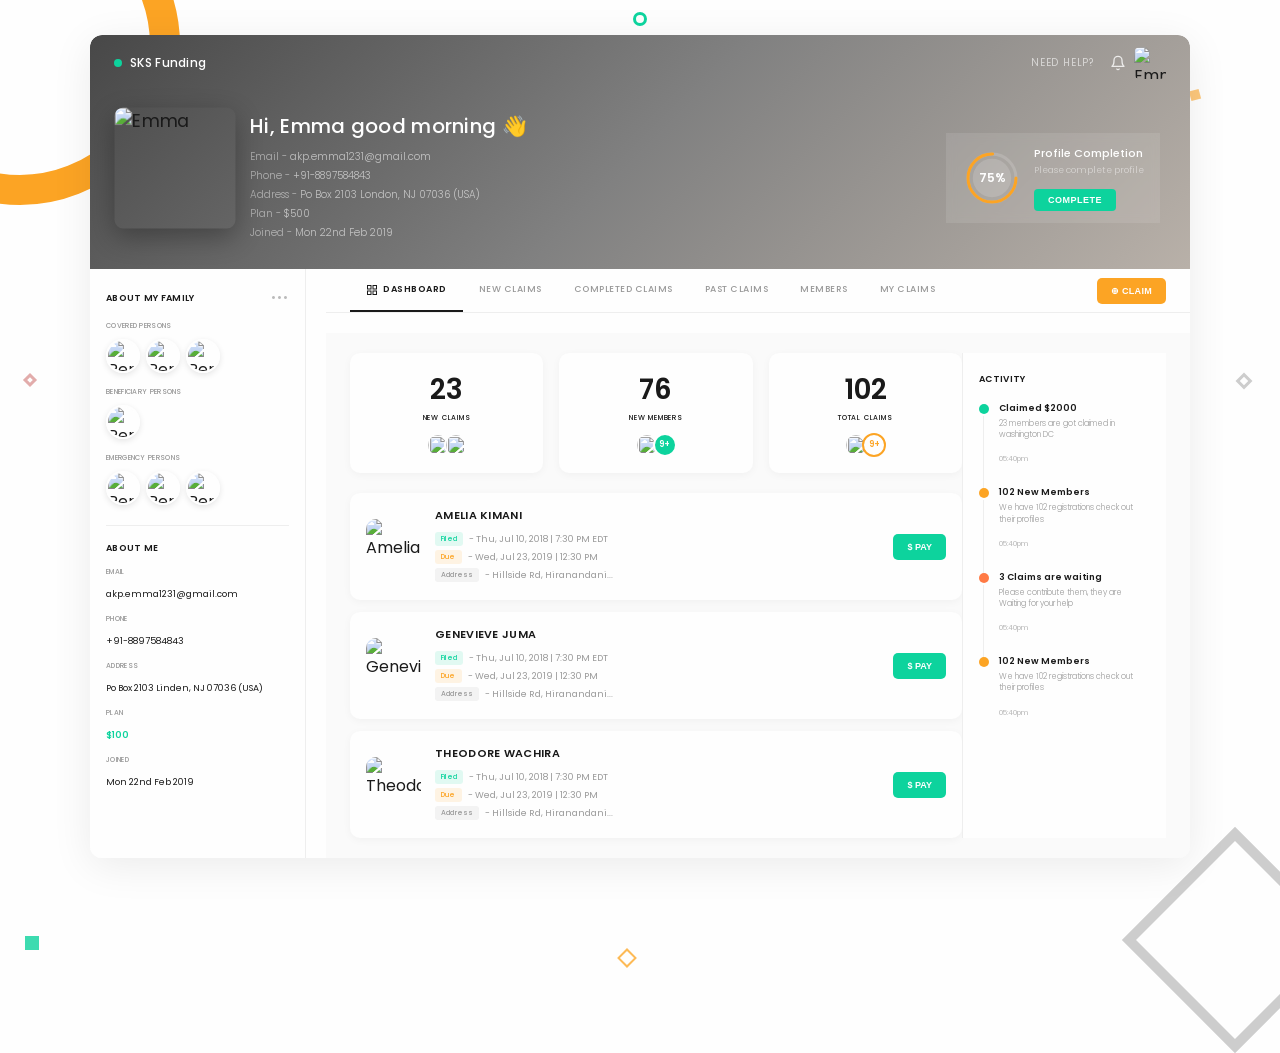
==== v2.html @ ac5ec91c "updated some file" ====
<!doctype html>
<html lang="en">
  <head>
    <meta charset="UTF-8" />
    <meta name="viewport" content="width=device-width, initial-scale=1.0" />
    <title>Document</title>
    <link rel="stylesheet" href="v2.css" />
    <link rel="preconnect" href="https://fonts.googleapis.com" />
    <link rel="preconnect" href="https://fonts.gstatic.com" crossorigin />
    <link
      href="https://fonts.googleapis.com/css2?family=Poppins:wght@300;400;500;600;700&display=swap"
      rel="stylesheet"
    />
  </head>
  <body>
    <div class="big-yellow-circle"></div>
    <div class="small-green-circle"></div>
    <div class="yellow-small-square top-right"></div>
    <div class="small-pink-diamond"></div>
    <div class="small-grey-diamond"></div>
    <div class="bottom-yellow-diamond"></div>
    <div class="bottom-green-diamond"></div>
    <div class="righ-bottom-grey-diamond"></div>

    <div class="dashboard-container">
      <section class="hero-section">
        <header class="header">
          <div class="logo">
            <span class="logo-dot"></span>
            <span class="logo-text">SKS Funding</span>
          </div>
          <div class="header-right">
            <span class="need-help">NEED HELP?</span>
            <div class="header-icons">
              <div class="bell-icon">
                <svg
                  xmlns="http://www.w3.org/2000/svg"
                  width="16"
                  height="16"
                  viewBox="0 0 24 24"
                  fill="none"
                  stroke="currentColor"
                  stroke-width="2"
                  stroke-linecap="round"
                  stroke-linejoin="round"
                >
                  <path d="M18 8A6 6 0 0 0 6 8c0 7-3 9-3 9h18s-3-2-3-9"></path>
                  <path d="M13.73 21a2 2 0 0 1-3.46 0"></path>
                </svg>
              </div>

              <img
                src="https://images.unsplash.com/photo-1531746020798-e6953c6e8e04?w=50&h=50&fit=crop&crop=face"
                alt="Emma"
                class="header-avatar"
              />
            </div>
          </div>
        </header>
        <div class="hero-content">
          <div class="hero-left">
            <img
              src="https://images.unsplash.com/photo-1531746020798-e6953c6e8e04?w=300&h=300&fit=crop&crop=face"
              alt="Emma"
              class="hero-avatar"
            />
            <div class="hero-info">
              <h1>Hi, Emma good morning <span class="wave">👋</span></h1>
              <p class="hero-detail">
                <span class="label">Email -</span> akp.emma1231@gmail.com
              </p>
              <p class="hero-detail">
                <span class="label">Phone -</span> +91-8897584843
              </p>
              <p class="hero-detail">
                <span class="label">Address -</span> Po Box 2103 London, NJ
                07036 (USA)
              </p>
              <p class="hero-detail"><span class="label">Plan -</span> $500</p>
              <p class="hero-detail">
                <span class="label">Joined -</span> Mon 22nd Feb 2019
              </p>
            </div>
          </div>
          <div class="hero-right">
            <div class="profile-completion">
              <div class="progress-ring">
                <svg viewBox="0 0 100 100">
                  <circle class="progress-inner" cx="50" cy="50" r="32" />
                  <circle class="progress-bg" cx="50" cy="50" r="40" />
                  <circle class="progress-bar" cx="50" cy="50" r="40" />
                </svg>
                <span class="progress-text">75%</span>
              </div>
              <div class="completion-text">
                <h4>Profile Completion</h4>
                <p>Please complete profile</p>
                <button class="complete-btn">COMPLETE</button>
              </div>
            </div>
          </div>
        </div>
      </section>
      <div class="grid">
        <nav class="tabs-nav">
          <ul class="tabs">
            <li class="tab active">
              <svg
                class="tab-icon"
                xmlns="http://www.w3.org/2000/svg"
                width="14"
                height="14"
                viewBox="0 0 24 24"
                fill="none"
                stroke="currentColor"
                stroke-width="2"
              >
                <rect x="3" y="3" width="7" height="7"></rect>
                <rect x="14" y="3" width="7" height="7"></rect>
                <rect x="14" y="14" width="7" height="7"></rect>
                <rect x="3" y="14" width="7" height="7"></rect>
              </svg>
              DASHBOARD
            </li>
            <li class="tab">NEW CLAIMS</li>
            <li class="tab">COMPLETED CLAIMS</li>
            <li class="tab">PAST CLAIMS</li>
            <li class="tab">MEMBERS</li>
            <li class="tab">MY CLAIMS</li>
          </ul>
          <button class="claim-btn">⊕ CLAIM</button>
        </nav>
        <aside class="sidebar">
          <div class="sidebar-section">
            <div class="section-header">
              <h3>ABOUT MY FAMILY</h3>
              <span class="more-dots">•••</span>
            </div>

            <div class="family-group">
              <p class="family-label">COVERED PERSONS</p>
              <div class="avatars-row">
                <img
                  src="https://images.unsplash.com/photo-1494790108377-be9c29b29330?w=50&h=50&fit=crop&crop=face"
                  alt="Person"
                  class="small-avatar"
                />
                <img
                  src="https://images.unsplash.com/photo-1507003211169-0a1dd7228f2d?w=50&h=50&fit=crop&crop=face"
                  alt="Person"
                  class="small-avatar"
                />
                <img
                  src="https://images.unsplash.com/photo-1438761681033-6461ffad8d80?w=50&h=50&fit=crop&crop=face"
                  alt="Person"
                  class="small-avatar"
                />
              </div>
            </div>

            <div class="family-group">
              <p class="family-label">BENEFICIARY PERSONS</p>
              <div class="avatars-row">
                <img
                  src="https://images.unsplash.com/photo-1500648767791-00dcc994a43e?w=50&h=50&fit=crop&crop=face"
                  alt="Person"
                  class="small-avatar"
                />
              </div>
            </div>
            <div class="family-group">
              <p class="family-label">EMERGENCY PERSONS</p>
              <div class="avatars-row">
                <img
                  src="https://images.unsplash.com/photo-1534528741775-53994a69daeb?w=50&h=50&fit=crop&crop=face"
                  alt="Person"
                  class="small-avatar"
                />
                <img
                  src="https://images.unsplash.com/photo-1517841905240-472988babdf9?w=50&h=50&fit=crop&crop=face"
                  alt="Person"
                  class="small-avatar"
                />
                <img
                  src="https://images.unsplash.com/photo-1539571696357-5a69c17a67c6?w=50&h=50&fit=crop&crop=face"
                  alt="Person"
                  class="small-avatar"
                />
              </div>
            </div>
          </div>

          <div class="sidebar-section about-me">
            <h3>ABOUT ME</h3>
            <div class="about-item">
              <span class="about-label">EMAIL</span>
              <span class="about-value">akp.emma1231@gmail.com</span>
            </div>
            <div class="about-item">
              <span class="about-label">PHONE</span>
              <span class="about-value">+91-8897584843</span>
            </div>
            <div class="about-item">
              <span class="about-label">ADDRESS</span>
              <span class="about-value"
                >Po Box 2103 Linden, NJ 07036 (USA)</span
              >
            </div>
            <div class="about-item">
              <span class="about-label">PLAN</span>
              <span class="about-value about-plan">$100</span>
            </div>
            <div class="about-item">
              <span class="about-label">JOINED</span>
              <span class="about-value">Mon 22nd Feb 2019</span>
            </div>
          </div>
        </aside>
        <main class="center-content">
          <div class="center-content-row">
            <div class="stats-row">
              <div class="stat-card">
                <span class="stat-number">23</span>
                <span class="stat-label">NEW CLAIMS</span>
                <div class="stat-avatars">
                  <img
                    src="https://images.unsplash.com/photo-1494790108377-be9c29b29330?w=30&h=30&fit=crop&crop=face"
                    alt=""
                  />
                  <img
                    src="https://images.unsplash.com/photo-1507003211169-0a1dd7228f2d?w=30&h=30&fit=crop&crop=face"
                    alt=""
                  />
                </div>
              </div>
              <div class="stat-card">
                <span class="stat-number">76</span>
                <span class="stat-label">NEW MEMBERS</span>
                <div class="stat-avatars">
                  <img
                    src="https://images.unsplash.com/photo-1438761681033-6461ffad8d80?w=30&h=30&fit=crop&crop=face"
                    alt=""
                  />
                  <span class="avatar-more green">9+</span>
                </div>
              </div>
              <div class="stat-card highlighted">
                <span class="stat-number">102</span>
                <span class="stat-label">TOTAL CLAIMS</span>
                <div class="stat-avatars">
                  <img
                    src="https://images.unsplash.com/photo-1500648767791-00dcc994a43e?w=30&h=30&fit=crop&crop=face"
                    alt=""
                  />
                  <span class="avatar-more yellow">9+</span>
                </div>
              </div>
            </div>
            <div class="claims-list">
              <div class="claim-card">
                <img
                  src="https://images.unsplash.com/photo-1531746020798-e6953c6e8e04?w=80&h=80&fit=crop&crop=face"
                  alt="Amelia"
                  class="claim-avatar"
                />
                <div class="claim-details">
                  <h4 class="claim-name">AMELIA KIMANI</h4>
                  <div class="claim-info-row">
                    <span class="claim-badge filed">Filed</span>
                    <span class="claim-text"
                      >- Thu, Jul 10, 2018 | 7:30 PM EDT</span
                    >
                  </div>
                  <div class="claim-info-row">
                    <span class="claim-badge due">Due</span>
                    <span class="claim-text"
                      >- Wed, Jul 23, 2019 | 12:30 PM</span
                    >
                  </div>
                  <div class="claim-info-row">
                    <span class="claim-badge address">Address</span>
                    <span class="claim-text"
                      >- Hillside Rd, Hiranandani...</span
                    >
                  </div>
                </div>
                <button class="pay-btn">$ PAY</button>
              </div>
              <div class="claim-card">
                <img
                  src="https://images.unsplash.com/photo-1494790108377-be9c29b29330?w=80&h=80&fit=crop&crop=face"
                  alt="Genevieve"
                  class="claim-avatar"
                />
                <div class="claim-details">
                  <h4 class="claim-name">GENEVIEVE JUMA</h4>
                  <div class="claim-info-row">
                    <span class="claim-badge filed">Filed</span>
                    <span class="claim-text"
                      >- Thu, Jul 10, 2018 | 7:30 PM EDT</span
                    >
                  </div>
                  <div class="claim-info-row">
                    <span class="claim-badge due">Due</span>
                    <span class="claim-text"
                      >- Wed, Jul 23, 2019 | 12:30 PM</span
                    >
                  </div>
                  <div class="claim-info-row">
                    <span class="claim-badge address">Address</span>
                    <span class="claim-text"
                      >- Hillside Rd, Hiranandani...</span
                    >
                  </div>
                </div>
                <button class="pay-btn">$ PAY</button>
              </div>

              <div class="claim-card">
                <img
                  src="https://images.unsplash.com/photo-1507003211169-0a1dd7228f2d?w=80&h=80&fit=crop&crop=face"
                  alt="Theodore"
                  class="claim-avatar"
                />
                <div class="claim-details">
                  <h4 class="claim-name">THEODORE WACHIRA</h4>
                  <div class="claim-info-row">
                    <span class="claim-badge filed">Filed</span>
                    <span class="claim-text"
                      >- Thu, Jul 10, 2018 | 7:30 PM EDT</span
                    >
                  </div>
                  <div class="claim-info-row">
                    <span class="claim-badge due">Due</span>
                    <span class="claim-text"
                      >- Wed, Jul 23, 2019 | 12:30 PM</span
                    >
                  </div>
                  <div class="claim-info-row">
                    <span class="claim-badge address">Address</span>
                    <span class="claim-text"
                      >- Hillside Rd, Hiranandani...</span
                    >
                  </div>
                </div>
                <button class="pay-btn">$ PAY</button>
              </div>
            </div>
          </div>
          <aside class="activity-sidebar">
            <h3>ACTIVITY</h3>

            <div class="activity-item">
              <div class="activity-dot green"></div>
              <div class="activity-content">
                <h4>Claimed $2000</h4>
                <p>23 members are got claimed in washington DC</p>
                <span class="activity-time">05:40pm</span>
              </div>
            </div>

            <div class="activity-item">
              <div class="activity-dot yellow"></div>
              <div class="activity-content">
                <h4>102 New Members</h4>
                <p>We have 102 registrations check out their profiles</p>
                <span class="activity-time">05:40pm</span>
              </div>
            </div>

            <div class="activity-item">
              <div class="activity-dot orange"></div>
              <div class="activity-content">
                <h4>3 Claims are waiting</h4>
                <p>Please contribute them, they are Waiting for your help</p>
                <span class="activity-time">05:40pm</span>
              </div>
            </div>

            <div class="activity-item">
              <div class="activity-dot yellow"></div>
              <div class="activity-content">
                <h4>102 New Members</h4>
                <p>We have 102 registrations check out their profiles</p>
                <span class="activity-time">05:40pm</span>
              </div>
            </div>
          </aside>
        </main>
      </div>
    </div>
  </body>
</html>
---- v2.css ----
*{
  margin: 0;
  padding: 0;
  box-sizing: border-box;
}

:root {
  --primary-yellow: #fca424;
  --primary-green: #0dd39d;
  --dark: #1a1a1a;
  --gray: #cdcdcd;
  --white: #fefefe;
  --light-gray: #f8f8f8;
  --text-muted: #999;
  --text-light: #bbb;
}

body {
  font-family: "Poppins", sans-serif;
  background-color: var(--white);
  color: var(--dark);
  position: relative;
  min-height: 100vh;
  overflow-x: hidden;
}

.big-yellow-circle {
  width: 320px;
  height: 320px;
  background-color: var(--white);
  border-radius: 50%;
  border: 30px solid var(--primary-yellow);
  position: absolute;
  top: -150px;
  left: -140px;
  z-index: 0;
  padding-bottom: 30px;
}

.small-green-circle {
  height: 14px;
  width: 14px;
  border-radius: 50%;
  position: absolute;
  border: 3px solid var(--primary-green);
  background: transparent;
  top: -23px;
  left: 50%;
  transform: translateX(-50%);
  z-index: 100;
}

.yellow-small-square {
  height: 10px;
  width: 10px;
  background-color: rgba(252, 164, 36, 0.6);
  position: absolute;
  top: 55px;
  right: 80px;
  transform: rotate(-15deg);
  z-index: 0;
}

.small-pink-diamond {
  height: 10px;
  width: 10px;
  position: absolute;
  top: 340px;
  left: 25px;
  transform: rotate(45deg);
  border: 3px solid #e2acab;
  z-index: 0;
}

.small-grey-diamond {
  height: 12px;
  width: 12px;
  position: absolute;
  top: 340px;
  right: 30px;
  transform: rotate(45deg);
  border: 3px solid var(--gray);
  z-index: 0;
}

.bottom-yellow-diamond {
  width: 14px;
  height: 14px;
  border: 2px solid #fca624c5;
  position: absolute;
  bottom: -30px;
  left: calc(50% - 20px);
  transform: rotate(45deg);
  z-index: 0;
}

.bottom-green-diamond {
  width: 14px;
  height: 14px;
  background-color: var(--primary-green);
  position: absolute;
  opacity:0.8;
  bottom: -15px;
  left: 25px;
  z-index: 0;
}

.righ-bottom-grey-diamond{
  height: 160px;
  width: 160px;
  border: 10px solid var(--gray);
  position: absolute;
  bottom: -85px;
  right: -35px;
  transform: rotate(45deg);
  /* background-color: var(--gray); */
  z-index: 0;
}

.dashboard-container {
  position: relative;
  z-index: 1;
  max-width: 1100px;
  margin: 35px auto;
  background: var(--white);
  border-radius: 12px;
  box-shadow: 0 8px 40px rgba(0, 0, 0, 0.08);
  overflow: hidden;
}

.header {
  display: flex;
  justify-content: space-between;
  align-items: center;
  padding: 12px 24px;
  position: relative;
  z-index: 2;
}

.logo {
  display: flex;
  align-items: center;
  gap: 8px;
}

.logo-dot {
  width: 8px;
  height: 8px;
  background: var(--primary-green);
  border-radius: 50%;
}

.logo-text {
  font-size: 12px;
  font-weight: 500;
  letter-spacing: 0.3px;
  color: var(--white);
}

.header-right {
  display: flex;
  align-items: center;
  gap: 16px;
}

.need-help {
  font-size: 10px;
  letter-spacing: 0.8px;
  color: rgba(255, 255, 255, 0.6);
}

.header-icons {
  display: flex;
  align-items: center;
  gap: 8px;
}

.header-avatar {
  width: 32px;
  height: 32px;
  border-radius: 6px;
  object-fit: cover;
}

.icon-btn {
  width: 32px;
  height: 32px;
  background: rgba(255, 255, 255, 0.1);
  border-radius: 6px;
  display: flex;
  align-items: center;
  justify-content: center;
  color: rgba(255, 255, 255, 0.7);
  cursor: pointer;
  transition: all 0.2s ease;
}

.icon-btn:hover {
  background: rgba(255, 255, 255, 0.2);
  color: var(--white);
}

.bell-icon {
  display: flex;
  align-items: center;
  justify-content: center;
  color: rgba(255, 255, 255, 0.8);
  cursor: pointer;
  transition: all 0.2s ease;
}

.bell-icon:hover {
  color: var(--white);
}

.hero-section {
  display: flex;
  flex-direction: column;
  background-image: url("https://images.unsplash.com/photo-1464822759023-fed622ff2c3b?w=1200&h=300&fit=crop");
  background-size: cover;
  background-position: center 40%;
  position: relative;
  border-radius: 12px 12px 0 0;
  overflow: hidden;
}

.hero-section::before {
  content: "";
  position: absolute;
  top: 0;
  left: 0;
  right: 0;
  bottom: 0;
  background: linear-gradient(
    135deg,
    rgba(26, 26, 26, 0.8) 0%,
    rgba(45, 45, 45, 0.6) 50%,
    rgba(80, 60, 40, 0.4) 100%
  );
  z-index: 1;
}

.hero-content {
  display: flex;
  justify-content: space-between;
  align-items: center;
  padding: 20px 30px 25px;
  position: relative;
  z-index: 2;
}

.hero-left {
  display: flex;
  align-items: center;
  gap: 20px;
}

.hero-avatar {
  width: 110px;
  height: 110px;
  border-radius: 8px;
  object-fit: cover;
  margin-top: -20px;
  transform: scale(1.1);
  box-shadow: 0 8px 24px rgba(0, 0, 0, 0.3);
}

.hero-info {
  color: var(--white);
}

.hero-info h1 {
  font-size: 20px;
  font-weight: 500;
  margin-bottom: 8px;
  letter-spacing: 0.3px;
}

.wave {
  display: inline-block;
}

.hero-detail {
  font-size: 10px;
  color: rgba(255, 255, 255, 0.6);
  margin-bottom: 3px;
  font-weight: 300;
}

.hero-detail .label {
  color: rgba(255, 255, 255, 0.5);
}

.hero-right {
  position: relative;
  z-index: 1;
}

.profile-completion {
  display: flex;
  align-items: center;
  gap: 12px;
  background: rgba(255, 255, 255, 0.1);
  padding: 12px 16px;
  backdrop-filter: blur(5px);
}

.progress-ring {
  position: relative;
  width: 60px;
  height: 60px;
}

.progress-ring svg {
  transform: rotate(0deg);
  width: 100%;
  height: 100%;
}

.progress-bg {
  fill: none;
  stroke: rgba(255, 255, 255, 0.15);
  stroke-width: 5;
}

.progress-inner {
  fill: rgba(255, 255, 255, 0.15);
}

.progress-bar {
  fill: none;
  stroke: var(--primary-yellow);
  stroke-width: 5;
  stroke-linecap: round;
  stroke-dasharray: 251.2;
  stroke-dashoffset: 62.8;
}

.progress-text {
  position: absolute;
  top: 50%;
  left: 50%;
  transform: translate(-50%, -50%);
  font-size: 12px;
  font-weight: 600;
  color: var(--white);
}

.completion-text {
  color: var(--white);
}

.completion-text h4 {
  font-size: 11px;
  font-weight: 500;
  margin-bottom: 2px;
}
.completion-text p {
  font-size: 9px;
  color: rgba(255, 255, 255, 0.5);
  margin-bottom: 8px;
  font-weight: 300;
}

.complete-btn {
  background: var(--primary-green);
  color: var(--white);
  border: none;
  padding: 6px 14px;
  border-radius: 4px;
  font-size: 9px;
  font-weight: 600;
  letter-spacing: 0.5px;
  cursor: pointer;
  transition: all 0.2s ease;
}
.grid{
    display:grid;
    grid-template-columns: 1fr 4fr;
    gap:20px;
}
.tabs-nav {
  grid-column: 2/-1;
    display: flex;
  justify-content: space-between;
  align-items: center;
  padding: 0 24px;
  background: var(--white);
  border-bottom: 1px solid #eee;
}

.tabs {
  display: flex;
  list-style: none;
  gap: 0;
}

.tab {
  padding: 14px 16px;
  font-size: 9px;
  font-weight: 500;
  color: var(--text-muted);
  cursor: pointer;
  letter-spacing: 0.5px;
  transition: all 0.2s ease;
  border-bottom: 2px solid transparent;
  display: flex;
  align-items: center;
  gap: 5px;
}

.tab:hover {
  color: var(--dark);
}

.tab.active {
  color: var(--dark);
  border-bottom-color: var(--dark);
  font-weight: 600;
}

.tab-icon {
  width: 12px;
  height: 12px;
}

.claim-btn {
  background: var(--primary-yellow);
  color: var(--white);
  border: none;
  padding: 8px 14px;
  border-radius: 5px;
  font-size: 9px;
  font-weight: 600;
  letter-spacing: 0.3px;
  cursor: pointer;
  transition: all 0.2s ease;
}
.sidebar{
    grid-row: 1/-3;
}
.main-content {
  display: grid;
  grid-template-columns: 190px 1fr 185px;
  gap: 0;
  min-height: 420px;
}

.sidebar {
  padding: 20px 16px;
  border-right: 1px solid #eee;
  background: var(--white);
}

.sidebar-section {
  margin-bottom: 20px;
}

.section-header {
  display: flex;
  justify-content: space-between;
  align-items: center;
  margin-bottom: 14px;
}

.section-header h3 {
  font-size: 9px;
  font-weight: 600;
  letter-spacing: 0.3px;
  color: var(--dark);
}

.more-dots {
  color: var(--text-light);
  font-size: 12px;
  cursor: pointer;
  letter-spacing: 1px;
}
.center-content{
    grid-column: 2/3;
}

.family-group {
  margin-bottom: 14px;
}

.family-label {
  font-size: 7px;
  color: var(--text-muted);
  letter-spacing: 0.3px;
  margin-bottom: 8px;
  font-weight: 500;
  text-transform: uppercase;
}

.avatars-row {
  display: flex;
  gap: 6px;
}

.small-avatar {
  width: 34px;
  height: 34px;
  border-radius: 50%;
  object-fit: cover;
  border: 2px solid var(--white);
  box-shadow: 0 2px 6px rgba(0, 0, 0, 0.1);
}

.about-me {
  padding-top: 16px;
  border-top: 1px solid #eee;
}

.about-me h3 {
  font-size: 9px;
  font-weight: 600;
  letter-spacing: 0.3px;
  margin-bottom: 12px;
}

.about-item {
  margin-bottom: 10px;
}

.about-label {
  display: block;
  font-size: 7px;
  color: var(--text-muted);
  letter-spacing: 0.3px;
  margin-bottom: 2px;
  font-weight: 500;
  text-transform: uppercase;
}

.about-value {
  font-size: 9px;
  color: var(--dark);
  font-weight: 400;
}

.about-plan {
  font-weight: 600;
  color: var(--primary-green);
}

/* ===== Center Content ===== */
.center-content {
  padding: 20px 24px;
  background: #fafafa;
}

/* Stats Row */
.stats-row {
  display: grid;
  grid-template-columns: repeat(3, 1fr);
  gap: 16px;
  margin-bottom: 20px;
}

.stat-card {
  background: var(--white);
  padding: 16px 14px;
  border-radius: 10px;
  text-align: center;
  box-shadow: 0 2px 8px rgba(0, 0, 0, 0.04);
  transition: all 0.2s ease;
}

.stat-card:hover {
  transform: translateY(-2px);
  box-shadow: 0 6px 20px rgba(0, 0, 0, 0.08);
}

/* .stat-card.highlighted {
  background: var(--primary-yellow);
  color: var(--white);
} */

.stat-number {
  display: block;
  font-size: 28px;
  font-weight: 600;
  margin-bottom: 2px;
}

.stat-label {
  display: block;
  font-size: 7px;
  letter-spacing: 0.8px;
  /* color: var(--text-muted); */
  margin-bottom: 10px;
  font-weight: 500;
}

.stat-card.highlighted .stat-label {
  /* color: rgba(255, 255, 255, 0.75); */
}

.stat-avatars {
  display: flex;
  justify-content: center;
  gap: 0;
}

.stat-avatars img {
  width: 24px;
  height: 24px;
  border-radius: 50%;
  object-fit: cover;
  border: 2px solid var(--white);
  margin-left: -6px;
}

.stat-avatars img:first-child {
  margin-left: 0;
}

.avatar-more {
  width: 24px;
  height: 24px;
  border-radius: 50%;
  color: var(--white);
  font-size: 8px;
  font-weight: 600;
  display: flex;
  align-items: center;
  justify-content: center;
  margin-left: -6px;
  border: 2px solid var(--white);
}

.avatar-more.green {
  background: var(--primary-green);
}

.avatar-more.yellow {
  background: var(--white);
  color: var(--primary-yellow);
  border-color: var(--primary-yellow);
}

.claims-list {
  display: flex;
  flex-direction: column;
  gap: 12px;
}

.claim-card {
  background: var(--white);
  padding: 14px 16px;
  border-radius: 10px;
  display: flex;
  align-items: center;
  gap: 14px;
  box-shadow: 0 2px 8px rgba(0, 0, 0, 0.04);
  transition: all 0.2s ease;
}

.claim-card:hover {
  transform: translateY(-1px);
  box-shadow: 0 6px 20px rgba(0, 0, 0, 0.08);
}

.claim-avatar {
  width: 55px;
  height: 55px;
  border-radius: 10px;
  object-fit: cover;
}

.claim-details {
  flex: 1;
}

.claim-name {
  font-size: 11px;
  font-weight: 600;
  margin-bottom: 8px;
  letter-spacing: 0.3px;
}

.claim-info-row {
  display: flex;
  align-items: center;
  gap: 6px;
  margin-bottom: 4px;
}

.claim-badge {
  font-size: 7px;
  padding: 2px 6px;
  border-radius: 3px;
  font-weight: 500;
  letter-spacing: 0.2px;
}

.claim-badge.filed {
  background: rgba(13, 211, 157, 0.12);
  color: var(--primary-green);
}

.claim-badge.due {
  background: rgba(252, 164, 36, 0.12);
  color: var(--primary-yellow);
}

.claim-badge.address {
  background: rgba(205, 205, 205, 0.25);
  color: var(--text-muted);
}

.claim-text {
  font-size: 9px;
  color: var(--text-muted);
}

.pay-btn {
  background: var(--primary-green);
  color: var(--white);
  border: none;
  padding: 8px 14px;
  border-radius: 5px;
  font-size: 9px;
  font-weight: 600;
  cursor: pointer;
  transition: all 0.2s ease;
}

.pay-btn:hover {
  background: #0bc08a;
}
.activity-sidebar {
  padding: 20px 16px;
  border-left: 1px solid #eee;
  background: var(--white);
}

.activity-sidebar h3 {
  font-size: 9px;
  font-weight: 600;
  letter-spacing: 0.3px;
  margin-bottom: 16px;
}

.activity-item {
  display: flex;
  gap: 10px;
  margin-bottom: 18px;
  position: relative;
}

.activity-item::after {
  content: "";
  position: absolute;
  left: 4px;
  top: 14px;
  width: 1px;
  height: calc(100% + 8px);
  background: #eee;
}

.activity-item:last-child::after {
  display: none;
}

.activity-dot {
  width: 10px;
  height: 10px;
  border-radius: 50%;
  flex-shrink: 0;
  position: relative;
  z-index: 1;
  margin-top: 2px;
}

.activity-dot.green {
  background: var(--primary-green);
}

.activity-dot.yellow {
  background: var(--primary-yellow);
}

.activity-dot.orange {
  background: #ff7a45;
}

.activity-content h4 {
  font-size: 9px;
  font-weight: 600;
  margin-bottom: 3px;
  color: var(--dark);
}

.activity-content p {
  font-size: 8px;
  color: var(--text-muted);
  line-height: 1.4;
  margin-bottom: 3px;
  font-weight: 300;
}

.activity-time {
  font-size: 7px;
  color: var(--text-light);
}
.center-content{
    display: grid;
    grid-template-columns: 3fr 1fr;
}
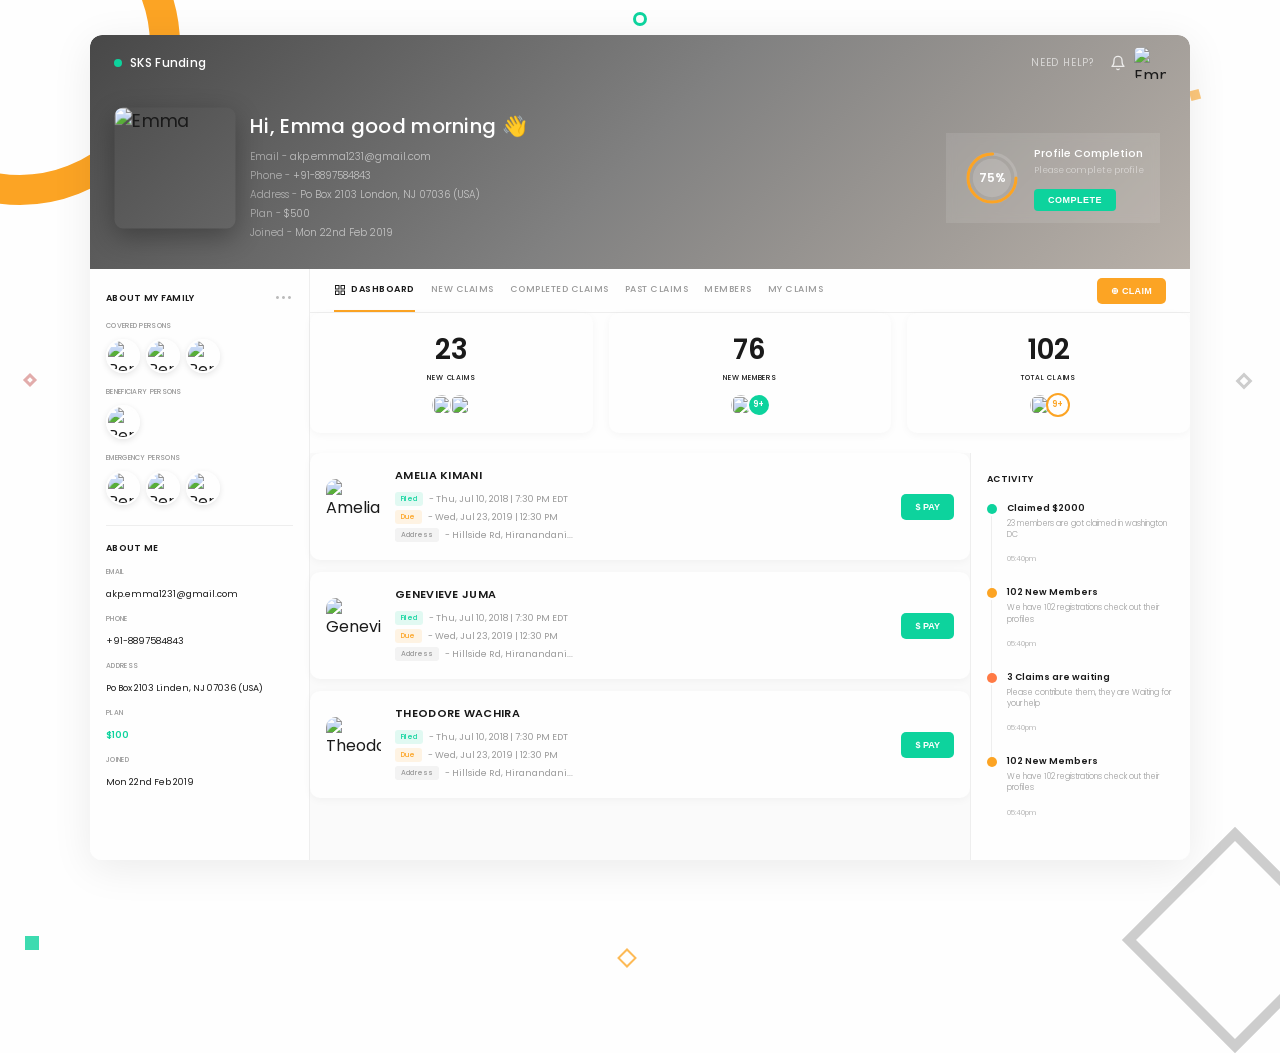
==== commit 21e0bafa: "small update" ====
--- a/v2.html
+++ b/v2.html
@@ -216,9 +216,48 @@
             </div>
           </div>
         </aside>
-        <main class="center-content">
-          <div class="center-content-row">
-            <div class="stats-row">
+        <div class="center-content-div">
+          <div class="stats-row">
+            <div class="stat-card">
+              <span class="stat-number">23</span>
+              <span class="stat-label">NEW CLAIMS</span>
+              <div class="stat-avatars">
+                <img
+                  src="https://images.unsplash.com/photo-1494790108377-be9c29b29330?w=30&h=30&fit=crop&crop=face"
+                  alt=""
+                />
+                <img
+                  src="https://images.unsplash.com/photo-1507003211169-0a1dd7228f2d?w=30&h=30&fit=crop&crop=face"
+                  alt=""
+                />
+              </div>
+            </div>
+            <div class="stat-card">
+              <span class="stat-number">76</span>
+              <span class="stat-label">NEW MEMBERS</span>
+              <div class="stat-avatars">
+                <img
+                  src="https://images.unsplash.com/photo-1438761681033-6461ffad8d80?w=30&h=30&fit=crop&crop=face"
+                  alt=""
+                />
+                <span class="avatar-more green">9+</span>
+              </div>
+            </div>
+            <div class="stat-card highlighted">
+              <span class="stat-number">102</span>
+              <span class="stat-label">TOTAL CLAIMS</span>
+              <div class="stat-avatars">
+                <img
+                  src="https://images.unsplash.com/photo-1500648767791-00dcc994a43e?w=30&h=30&fit=crop&crop=face"
+                  alt=""
+                />
+                <span class="avatar-more yellow">9+</span>
+              </div>
+            </div>
+          </div>
+          <main class="center-content">
+            <div class="center-content-row">
+              <!-- <div class="stats-row">
               <div class="stat-card">
                 <span class="stat-number">23</span>
                 <span class="stat-label">NEW CLAIMS</span>
@@ -255,138 +294,139 @@
                   <span class="avatar-more yellow">9+</span>
                 </div>
               </div>
-            </div>
-            <div class="claims-list">
-              <div class="claim-card">
-                <img
-                  src="https://images.unsplash.com/photo-1531746020798-e6953c6e8e04?w=80&h=80&fit=crop&crop=face"
-                  alt="Amelia"
-                  class="claim-avatar"
-                />
-                <div class="claim-details">
-                  <h4 class="claim-name">AMELIA KIMANI</h4>
-                  <div class="claim-info-row">
-                    <span class="claim-badge filed">Filed</span>
-                    <span class="claim-text"
-                      >- Thu, Jul 10, 2018 | 7:30 PM EDT</span
-                    >
+            </div> -->
+              <div class="claims-list">
+                <div class="claim-card">
+                  <img
+                    src="https://images.unsplash.com/photo-1531746020798-e6953c6e8e04?w=80&h=80&fit=crop&crop=face"
+                    alt="Amelia"
+                    class="claim-avatar"
+                  />
+                  <div class="claim-details">
+                    <h4 class="claim-name">AMELIA KIMANI</h4>
+                    <div class="claim-info-row">
+                      <span class="claim-badge filed">Filed</span>
+                      <span class="claim-text"
+                        >- Thu, Jul 10, 2018 | 7:30 PM EDT</span
+                      >
+                    </div>
+                    <div class="claim-info-row">
+                      <span class="claim-badge due">Due</span>
+                      <span class="claim-text"
+                        >- Wed, Jul 23, 2019 | 12:30 PM</span
+                      >
+                    </div>
+                    <div class="claim-info-row">
+                      <span class="claim-badge address">Address</span>
+                      <span class="claim-text"
+                        >- Hillside Rd, Hiranandani...</span
+                      >
+                    </div>
                   </div>
-                  <div class="claim-info-row">
-                    <span class="claim-badge due">Due</span>
-                    <span class="claim-text"
-                      >- Wed, Jul 23, 2019 | 12:30 PM</span
-                    >
+                  <button class="pay-btn">$ PAY</button>
+                </div>
+                <div class="claim-card">
+                  <img
+                    src="https://images.unsplash.com/photo-1494790108377-be9c29b29330?w=80&h=80&fit=crop&crop=face"
+                    alt="Genevieve"
+                    class="claim-avatar"
+                  />
+                  <div class="claim-details">
+                    <h4 class="claim-name">GENEVIEVE JUMA</h4>
+                    <div class="claim-info-row">
+                      <span class="claim-badge filed">Filed</span>
+                      <span class="claim-text"
+                        >- Thu, Jul 10, 2018 | 7:30 PM EDT</span
+                      >
+                    </div>
+                    <div class="claim-info-row">
+                      <span class="claim-badge due">Due</span>
+                      <span class="claim-text"
+                        >- Wed, Jul 23, 2019 | 12:30 PM</span
+                      >
+                    </div>
+                    <div class="claim-info-row">
+                      <span class="claim-badge address">Address</span>
+                      <span class="claim-text"
+                        >- Hillside Rd, Hiranandani...</span
+                      >
+                    </div>
                   </div>
-                  <div class="claim-info-row">
-                    <span class="claim-badge address">Address</span>
-                    <span class="claim-text"
-                      >- Hillside Rd, Hiranandani...</span
-                    >
+                  <button class="pay-btn">$ PAY</button>
+                </div>
+
+                <div class="claim-card">
+                  <img
+                    src="https://images.unsplash.com/photo-1507003211169-0a1dd7228f2d?w=80&h=80&fit=crop&crop=face"
+                    alt="Theodore"
+                    class="claim-avatar"
+                  />
+                  <div class="claim-details">
+                    <h4 class="claim-name">THEODORE WACHIRA</h4>
+                    <div class="claim-info-row">
+                      <span class="claim-badge filed">Filed</span>
+                      <span class="claim-text"
+                        >- Thu, Jul 10, 2018 | 7:30 PM EDT</span
+                      >
+                    </div>
+                    <div class="claim-info-row">
+                      <span class="claim-badge due">Due</span>
+                      <span class="claim-text"
+                        >- Wed, Jul 23, 2019 | 12:30 PM</span
+                      >
+                    </div>
+                    <div class="claim-info-row">
+                      <span class="claim-badge address">Address</span>
+                      <span class="claim-text"
+                        >- Hillside Rd, Hiranandani...</span
+                      >
+                    </div>
                   </div>
-                </div>
-                <button class="pay-btn">$ PAY</button>
-              </div>
-              <div class="claim-card">
-                <img
-                  src="https://images.unsplash.com/photo-1494790108377-be9c29b29330?w=80&h=80&fit=crop&crop=face"
-                  alt="Genevieve"
-                  class="claim-avatar"
-                />
-                <div class="claim-details">
-                  <h4 class="claim-name">GENEVIEVE JUMA</h4>
-                  <div class="claim-info-row">
-                    <span class="claim-badge filed">Filed</span>
-                    <span class="claim-text"
-                      >- Thu, Jul 10, 2018 | 7:30 PM EDT</span
-                    >
-                  </div>
-                  <div class="claim-info-row">
-                    <span class="claim-badge due">Due</span>
-                    <span class="claim-text"
-                      >- Wed, Jul 23, 2019 | 12:30 PM</span
-                    >
-                  </div>
-                  <div class="claim-info-row">
-                    <span class="claim-badge address">Address</span>
-                    <span class="claim-text"
-                      >- Hillside Rd, Hiranandani...</span
-                    >
-                  </div>
-                </div>
-                <button class="pay-btn">$ PAY</button>
-              </div>
-
-              <div class="claim-card">
-                <img
-                  src="https://images.unsplash.com/photo-1507003211169-0a1dd7228f2d?w=80&h=80&fit=crop&crop=face"
-                  alt="Theodore"
-                  class="claim-avatar"
-                />
-                <div class="claim-details">
-                  <h4 class="claim-name">THEODORE WACHIRA</h4>
-                  <div class="claim-info-row">
-                    <span class="claim-badge filed">Filed</span>
-                    <span class="claim-text"
-                      >- Thu, Jul 10, 2018 | 7:30 PM EDT</span
-                    >
-                  </div>
-                  <div class="claim-info-row">
-                    <span class="claim-badge due">Due</span>
-                    <span class="claim-text"
-                      >- Wed, Jul 23, 2019 | 12:30 PM</span
-                    >
-                  </div>
-                  <div class="claim-info-row">
-                    <span class="claim-badge address">Address</span>
-                    <span class="claim-text"
-                      >- Hillside Rd, Hiranandani...</span
-                    >
-                  </div>
-                </div>
-                <button class="pay-btn">$ PAY</button>
-              </div>
-            </div>
-          </div>
-          <aside class="activity-sidebar">
-            <h3>ACTIVITY</h3>
-
-            <div class="activity-item">
-              <div class="activity-dot green"></div>
-              <div class="activity-content">
-                <h4>Claimed $2000</h4>
-                <p>23 members are got claimed in washington DC</p>
-                <span class="activity-time">05:40pm</span>
-              </div>
-            </div>
-
-            <div class="activity-item">
-              <div class="activity-dot yellow"></div>
-              <div class="activity-content">
-                <h4>102 New Members</h4>
-                <p>We have 102 registrations check out their profiles</p>
-                <span class="activity-time">05:40pm</span>
-              </div>
-            </div>
-
-            <div class="activity-item">
-              <div class="activity-dot orange"></div>
-              <div class="activity-content">
-                <h4>3 Claims are waiting</h4>
-                <p>Please contribute them, they are Waiting for your help</p>
-                <span class="activity-time">05:40pm</span>
-              </div>
-            </div>
-
-            <div class="activity-item">
-              <div class="activity-dot yellow"></div>
-              <div class="activity-content">
-                <h4>102 New Members</h4>
-                <p>We have 102 registrations check out their profiles</p>
-                <span class="activity-time">05:40pm</span>
-              </div>
-            </div>
-          </aside>
-        </main>
+                  <button class="pay-btn">$ PAY</button>
+                </div>
+              </div>
+            </div>
+            <aside class="activity-sidebar">
+              <h3>ACTIVITY</h3>
+
+              <div class="activity-item">
+                <div class="activity-dot green"></div>
+                <div class="activity-content">
+                  <h4>Claimed $2000</h4>
+                  <p>23 members are got claimed in washington DC</p>
+                  <span class="activity-time">05:40pm</span>
+                </div>
+              </div>
+
+              <div class="activity-item">
+                <div class="activity-dot yellow"></div>
+                <div class="activity-content">
+                  <h4>102 New Members</h4>
+                  <p>We have 102 registrations check out their profiles</p>
+                  <span class="activity-time">05:40pm</span>
+                </div>
+              </div>
+
+              <div class="activity-item">
+                <div class="activity-dot orange"></div>
+                <div class="activity-content">
+                  <h4>3 Claims are waiting</h4>
+                  <p>Please contribute them, they are Waiting for your help</p>
+                  <span class="activity-time">05:40pm</span>
+                </div>
+              </div>
+
+              <div class="activity-item">
+                <div class="activity-dot yellow"></div>
+                <div class="activity-content">
+                  <h4>102 New Members</h4>
+                  <p>We have 102 registrations check out their profiles</p>
+                  <span class="activity-time">05:40pm</span>
+                </div>
+              </div>
+            </aside>
+          </main>
+        </div>
       </div>
     </div>
   </body>
--- a/v2.css
+++ b/v2.css
@@ -1,4 +1,4 @@
-*{
+* {
   margin: 0;
   padding: 0;
   box-sizing: border-box;
@@ -99,13 +99,13 @@
   height: 14px;
   background-color: var(--primary-green);
   position: absolute;
-  opacity:0.8;
+  opacity: 0.8;
   bottom: -15px;
   left: 25px;
   z-index: 0;
 }
 
-.righ-bottom-grey-diamond{
+.righ-bottom-grey-diamond {
   height: 160px;
   width: 160px;
   border: 10px solid var(--gray);
@@ -374,14 +374,13 @@
   cursor: pointer;
   transition: all 0.2s ease;
 }
-.grid{
-    display:grid;
-    grid-template-columns: 1fr 4fr;
-    gap:20px;
+.grid {
+  display: grid;
+  grid-template-columns: 1fr 4fr;
 }
 .tabs-nav {
   grid-column: 2/-1;
-    display: flex;
+  display: flex;
   justify-content: space-between;
   align-items: center;
   padding: 0 24px;
@@ -396,7 +395,8 @@
 }
 
 .tab {
-  padding: 14px 16px;
+  padding: 14px 0px;
+  margin-right: 16px;
   font-size: 9px;
   font-weight: 500;
   color: var(--text-muted);
@@ -415,7 +415,7 @@
 
 .tab.active {
   color: var(--dark);
-  border-bottom-color: var(--dark);
+  border-bottom-color: var(--primary-yellow);
   font-weight: 600;
 }
 
@@ -436,8 +436,8 @@
   cursor: pointer;
   transition: all 0.2s ease;
 }
-.sidebar{
-    grid-row: 1/-3;
+.sidebar {
+  grid-row: 1/-3;
 }
 .main-content {
   display: grid;
@@ -476,8 +476,8 @@
   cursor: pointer;
   letter-spacing: 1px;
 }
-.center-content{
-    grid-column: 2/3;
+.center-content {
+  grid-column: 2/3;
 }
 
 .family-group {
@@ -544,9 +544,7 @@
   color: var(--primary-green);
 }
 
-/* ===== Center Content ===== */
 .center-content {
-  padding: 20px 24px;
   background: #fafafa;
 }
 
@@ -805,7 +803,7 @@
   font-size: 7px;
   color: var(--text-light);
 }
-.center-content{
-    display: grid;
-    grid-template-columns: 3fr 1fr;
-}+.center-content {
+  display: grid;
+  grid-template-columns: 3fr 1fr;
+}
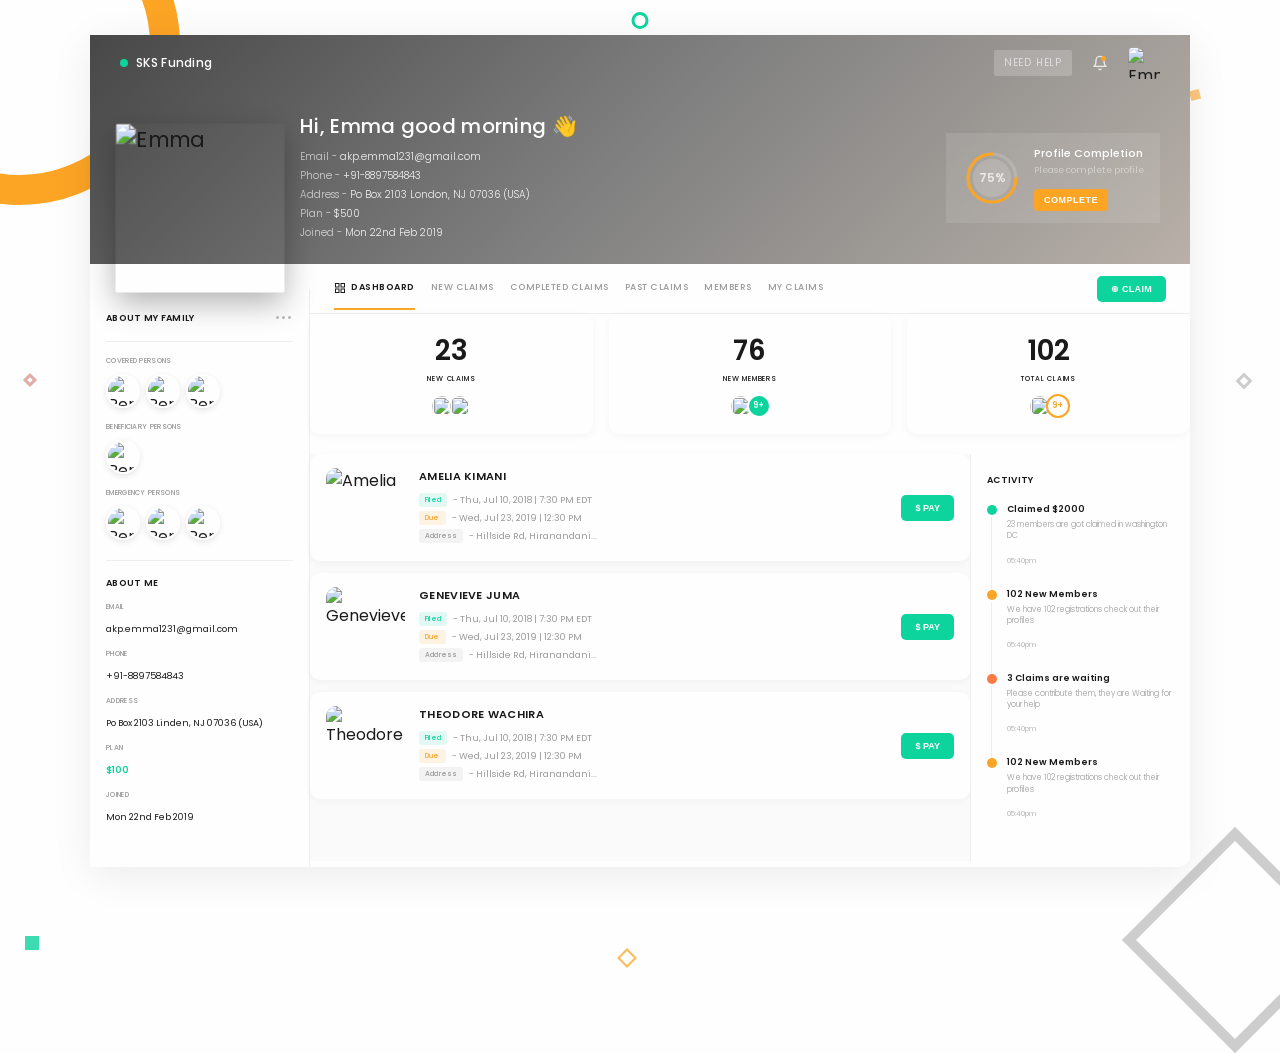
==== commit 4aa70e4f: "header done" ====
--- a/v2.html
+++ b/v2.html
@@ -30,7 +30,7 @@
             <span class="logo-text">SKS Funding</span>
           </div>
           <div class="header-right">
-            <span class="need-help">NEED HELP?</span>
+            <span class="need-help">NEED HELP</span>
             <div class="header-icons">
               <div class="bell-icon">
                 <svg
--- a/v2.css
+++ b/v2.css
@@ -38,8 +38,8 @@
 }
 
 .small-green-circle {
-  height: 14px;
-  width: 14px;
+  height: 17px;
+  width: 17px;
   border-radius: 50%;
   position: absolute;
   border: 3px solid var(--primary-green);
@@ -125,14 +125,14 @@
   background: var(--white);
   border-radius: 12px;
   box-shadow: 0 8px 40px rgba(0, 0, 0, 0.08);
-  overflow: hidden;
+
 }
 
 .header {
   display: flex;
   justify-content: space-between;
   align-items: center;
-  padding: 12px 24px;
+  padding: 12px 30px;
   position: relative;
   z-index: 2;
 }
@@ -160,19 +160,23 @@
 .header-right {
   display: flex;
   align-items: center;
-  gap: 16px;
+  gap: 20px;
 }
 
 .need-help {
   font-size: 10px;
   letter-spacing: 0.8px;
   color: rgba(255, 255, 255, 0.6);
+  cursor: pointer;
+    background: rgba(255, 255, 255, 0.2);
+    padding: 5px 10px;
+    border-radius: 2px;
 }
 
 .header-icons {
   display: flex;
   align-items: center;
-  gap: 8px;
+  gap: 20px;
 }
 
 .header-avatar {
@@ -212,6 +216,16 @@
 .bell-icon:hover {
   color: var(--white);
 }
+.bell-icon::after {
+  content: "";
+  position: absolute;
+  top: 21px;
+  right: 84px;
+  width: 5px;
+  height: 5px;
+  background: var(--primary-yellow);
+  border-radius: 50%;
+}
 
 .hero-section {
   display: flex;
@@ -221,7 +235,7 @@
   background-position: center 40%;
   position: relative;
   border-radius: 12px 12px 0 0;
-  overflow: hidden;
+  overflow:   visible;
 }
 
 .hero-section::before {
@@ -244,7 +258,7 @@
   display: flex;
   justify-content: space-between;
   align-items: center;
-  padding: 20px 30px 25px;
+  padding: 20px 30px;
   position: relative;
   z-index: 2;
 }
@@ -252,18 +266,22 @@
 .hero-left {
   display: flex;
   align-items: center;
-  gap: 20px;
+  gap: 50px;
 }
 
 .hero-avatar {
-  width: 110px;
-  height: 110px;
-  border-radius: 8px;
-  object-fit: cover;
+  width: 130px;
+  height: 130px;
+  border-radius: 2px;
+  /* object-fit: cover; */
   margin-top: -20px;
-  transform: scale(1.1);
   box-shadow: 0 8px 24px rgba(0, 0, 0, 0.3);
-}
+  position: relative;
+  top:40px;
+  left:15px;
+  scale:1.3;
+}
+
 
 .hero-info {
   color: var(--white);
@@ -282,13 +300,13 @@
 
 .hero-detail {
   font-size: 10px;
-  color: rgba(255, 255, 255, 0.6);
+  color: rgba(255, 255, 255, 0.9);
   margin-bottom: 3px;
   font-weight: 300;
 }
 
 .hero-detail .label {
-  color: rgba(255, 255, 255, 0.5);
+  color: rgba(255, 255, 255, 0.7);
 }
 
 .hero-right {
@@ -343,7 +361,7 @@
   transform: translate(-50%, -50%);
   font-size: 12px;
   font-weight: 600;
-  color: var(--white);
+  color: rgba(255, 255, 255, 0.699);
 }
 
 .completion-text {
@@ -363,10 +381,10 @@
 }
 
 .complete-btn {
-  background: var(--primary-green);
+  background: var(--primary-yellow);
   color: var(--white);
   border: none;
-  padding: 6px 14px;
+  padding: 6px 10px;
   border-radius: 4px;
   font-size: 9px;
   font-weight: 600;
@@ -415,7 +433,7 @@
 
 .tab.active {
   color: var(--dark);
-  border-bottom-color: var(--primary-yellow);
+  border-bottom-color: var(--primary-yellow );
   font-weight: 600;
 }
 
@@ -425,7 +443,7 @@
 }
 
 .claim-btn {
-  background: var(--primary-yellow);
+  background: var(--primary-green);
   color: var(--white);
   border: none;
   padding: 8px 14px;
@@ -450,6 +468,7 @@
   padding: 20px 16px;
   border-right: 1px solid #eee;
   background: var(--white);
+  margin-top: 25px;
 }
 
 .sidebar-section {
@@ -461,6 +480,8 @@
   justify-content: space-between;
   align-items: center;
   margin-bottom: 14px;
+  border-bottom: 1px solid #eee;
+  padding-bottom: 14px;
 }
 
 .section-header h3 {
@@ -661,8 +682,8 @@
 }
 
 .claim-avatar {
-  width: 55px;
-  height: 55px;
+  width: 79px;
+  height: 79px;
   border-radius: 10px;
   object-fit: cover;
 }
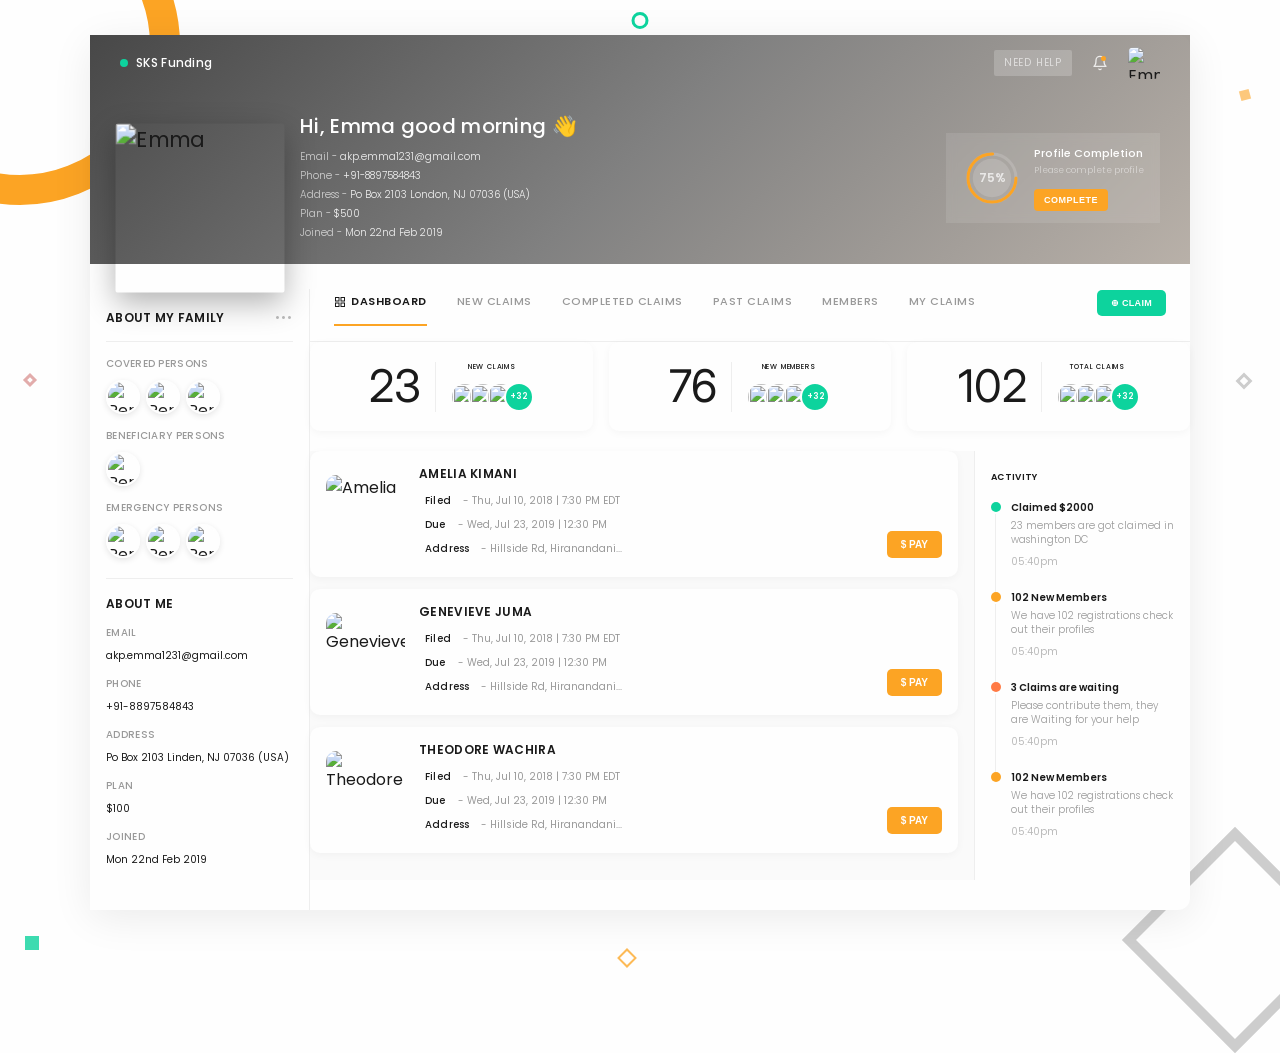
==== commit 604beb56: "alome v2 is ready" ====
--- a/v2.html
+++ b/v2.html
@@ -8,7 +8,13 @@
     <link rel="preconnect" href="https://fonts.googleapis.com" />
     <link rel="preconnect" href="https://fonts.gstatic.com" crossorigin />
     <link
-      href="https://fonts.googleapis.com/css2?family=Poppins:wght@300;400;500;600;700&display=swap"
+      href="https://fonts.googleapis.com/css2?family=Inter:ital,opsz,wght@0,14..32,100..900;1,14..32,100..900&family=Poppins:ital,wght@0,100;0,200;0,300;0,400;0,500;0,600;0,700;0,800;0,900;1,100;1,200;1,300;1,400;1,500;1,600;1,700;1,800;1,900&family=Roboto:ital,wght@0,100..900;1,100..900&family=Rubik:ital,wght@0,300..900;1,300..900&display=swap"
+      rel="stylesheet"
+    />
+    <link rel="preconnect" href="https://fonts.googleapis.com" />
+    <link rel="preconnect" href="https://fonts.gstatic.com" crossorigin />
+    <link
+      href="https://fonts.googleapis.com/css2?family=Inter:ital,opsz,wght@0,14..32,100..900;1,14..32,100..900&family=Poppins:ital,wght@0,100;0,200;0,300;0,400;0,500;0,600;0,700;0,800;0,900;1,100;1,200;1,300;1,400;1,500;1,600;1,700;1,800;1,900&family=Roboto:ital,wght@0,100..900;1,100..900&family=Rubik:ital,wght@0,300..900;1,300..900&display=swap"
       rel="stylesheet"
     />
   </head>
@@ -220,38 +226,65 @@
           <div class="stats-row">
             <div class="stat-card">
               <span class="stat-number">23</span>
-              <span class="stat-label">NEW CLAIMS</span>
-              <div class="stat-avatars">
-                <img
-                  src="https://images.unsplash.com/photo-1494790108377-be9c29b29330?w=30&h=30&fit=crop&crop=face"
-                  alt=""
-                />
-                <img
-                  src="https://images.unsplash.com/photo-1507003211169-0a1dd7228f2d?w=30&h=30&fit=crop&crop=face"
-                  alt=""
-                />
+              <div class="new-claims">
+                <span class="stat-label">NEW CLAIMS</span>
+                <div class="stat-avatars">
+                  <img
+                    src="https://images.unsplash.com/photo-1494790108377-be9c29b29330?w=30&h=30&fit=crop&crop=face"
+                    alt=""
+                  />
+                  <img
+                    src="https://images.unsplash.com/photo-1507003211169-0a1dd7228f2d?w=30&h=30&fit=crop&crop=face"
+                    alt=""
+                  />
+                  <img
+                    src="https://images.unsplash.com/photo-1494790108377-be9c29b29330?w=30&h=30&fit=crop&crop=face"
+                    alt=""
+                  />
+                  <span class="avatar-more green">+32</span>
+                </div>
               </div>
             </div>
             <div class="stat-card">
               <span class="stat-number">76</span>
-              <span class="stat-label">NEW MEMBERS</span>
-              <div class="stat-avatars">
-                <img
-                  src="https://images.unsplash.com/photo-1438761681033-6461ffad8d80?w=30&h=30&fit=crop&crop=face"
-                  alt=""
-                />
-                <span class="avatar-more green">9+</span>
+              <div class="new-claims">
+                <span class="stat-label">NEW MEMBERS</span>
+                <div class="stat-avatars">
+                  <img
+                    src="https://images.unsplash.com/photo-1438761681033-6461ffad8d80?w=30&h=30&fit=crop&crop=face"
+                    alt=""
+                  />
+                  <img
+                    src="https://images.unsplash.com/photo-1507003211169-0a1dd7228f2d?w=30&h=30&fit=crop&crop=face"
+                    alt=""
+                  />
+                  <img
+                    src="https://images.unsplash.com/photo-1494790108377-be9c29b29330?w=30&h=30&fit=crop&crop=face"
+                    alt=""
+                  />
+                  <span class="avatar-more green">+32</span>
+                </div>
               </div>
             </div>
             <div class="stat-card highlighted">
               <span class="stat-number">102</span>
-              <span class="stat-label">TOTAL CLAIMS</span>
-              <div class="stat-avatars">
-                <img
-                  src="https://images.unsplash.com/photo-1500648767791-00dcc994a43e?w=30&h=30&fit=crop&crop=face"
-                  alt=""
-                />
-                <span class="avatar-more yellow">9+</span>
+              <div class="new-claims">
+                <span class="stat-label">TOTAL CLAIMS</span>
+                <div class="stat-avatars">
+                  <img
+                    src="https://images.unsplash.com/photo-1500648767791-00dcc994a43e?w=30&h=30&fit=crop&crop=face"
+                    alt=""
+                  />
+                  <img
+                    src="https://images.unsplash.com/photo-1438761681033-6461ffad8d80?w=30&h=30&fit=crop&crop=face"
+                    alt=""
+                  />
+                  <img
+                    src="https://images.unsplash.com/photo-1507003211169-0a1dd7228f2d?w=30&h=30&fit=crop&crop=face"
+                    alt=""
+                  />
+                  <span class="avatar-more green">+32</span>
+                </div>
               </div>
             </div>
           </div>
--- a/v2.css
+++ b/v2.css
@@ -56,7 +56,7 @@
   background-color: rgba(252, 164, 36, 0.6);
   position: absolute;
   top: 55px;
-  right: 80px;
+  right: 30px;
   transform: rotate(-15deg);
   z-index: 0;
 }
@@ -125,7 +125,6 @@
   background: var(--white);
   border-radius: 12px;
   box-shadow: 0 8px 40px rgba(0, 0, 0, 0.08);
-
 }
 
 .header {
@@ -168,9 +167,9 @@
   letter-spacing: 0.8px;
   color: rgba(255, 255, 255, 0.6);
   cursor: pointer;
-    background: rgba(255, 255, 255, 0.2);
-    padding: 5px 10px;
-    border-radius: 2px;
+  background: rgba(255, 255, 255, 0.2);
+  padding: 5px 10px;
+  border-radius: 2px;
 }
 
 .header-icons {
@@ -199,10 +198,7 @@
   transition: all 0.2s ease;
 }
 
-.icon-btn:hover {
-  background: rgba(255, 255, 255, 0.2);
-  color: var(--white);
-}
+
 
 .bell-icon {
   display: flex;
@@ -213,9 +209,6 @@
   transition: all 0.2s ease;
 }
 
-.bell-icon:hover {
-  color: var(--white);
-}
 .bell-icon::after {
   content: "";
   position: absolute;
@@ -235,7 +228,7 @@
   background-position: center 40%;
   position: relative;
   border-radius: 12px 12px 0 0;
-  overflow:   visible;
+  overflow: visible;
 }
 
 .hero-section::before {
@@ -277,11 +270,10 @@
   margin-top: -20px;
   box-shadow: 0 8px 24px rgba(0, 0, 0, 0.3);
   position: relative;
-  top:40px;
-  left:15px;
-  scale:1.3;
-}
-
+  top: 40px;
+  left: 15px;
+  scale: 1.3;
+}
 
 .hero-info {
   color: var(--white);
@@ -414,8 +406,8 @@
 
 .tab {
   padding: 14px 0px;
-  margin-right: 16px;
-  font-size: 9px;
+  font-size: 11px;
+  margin-right: 30px;
   font-weight: 500;
   color: var(--text-muted);
   cursor: pointer;
@@ -427,13 +419,10 @@
   gap: 5px;
 }
 
-.tab:hover {
-  color: var(--dark);
-}
 
 .tab.active {
   color: var(--dark);
-  border-bottom-color: var(--primary-yellow );
+  border-bottom-color: var(--primary-yellow);
   font-weight: 600;
 }
 
@@ -485,7 +474,7 @@
 }
 
 .section-header h3 {
-  font-size: 9px;
+  font-size: 12px;
   font-weight: 600;
   letter-spacing: 0.3px;
   color: var(--dark);
@@ -506,7 +495,7 @@
 }
 
 .family-label {
-  font-size: 7px;
+  font-size: 10px;
   color: var(--text-muted);
   letter-spacing: 0.3px;
   margin-bottom: 8px;
@@ -534,7 +523,7 @@
 }
 
 .about-me h3 {
-  font-size: 9px;
+  font-size: 12px;
   font-weight: 600;
   letter-spacing: 0.3px;
   margin-bottom: 12px;
@@ -546,23 +535,17 @@
 
 .about-label {
   display: block;
-  font-size: 7px;
+  font-size: 10px;
   color: var(--text-muted);
   letter-spacing: 0.3px;
-  margin-bottom: 2px;
   font-weight: 500;
   text-transform: uppercase;
 }
 
 .about-value {
-  font-size: 9px;
+  font-size: 10px;
   color: var(--dark);
   font-weight: 400;
-}
-
-.about-plan {
-  font-weight: 600;
-  color: var(--primary-green);
 }
 
 .center-content {
@@ -579,16 +562,18 @@
 
 .stat-card {
   background: var(--white);
-  padding: 16px 14px;
+  padding: 16px;
   border-radius: 10px;
   text-align: center;
   box-shadow: 0 2px 8px rgba(0, 0, 0, 0.04);
-  transition: all 0.2s ease;
-}
-
-.stat-card:hover {
-  transform: translateY(-2px);
-  box-shadow: 0 6px 20px rgba(0, 0, 0, 0.08);
+  display: flex;
+  align-items: center;
+  justify-content: center;
+}
+.new-claims {
+  margin-left: 14px;
+  padding-left: 14px;
+  border-left: 1px solid #eee;
 }
 
 /* .stat-card.highlighted {
@@ -597,9 +582,10 @@
 } */
 
 .stat-number {
+font-family: "Inter", sans-serif;
+  font-weight: 400;
+  font-size: 45px;
   display: block;
-  font-size: 28px;
-  font-weight: 600;
   margin-bottom: 2px;
 }
 
@@ -623,21 +609,21 @@
 }
 
 .stat-avatars img {
-  width: 24px;
-  height: 24px;
+  width: 30px;
+  height: 30px; 
   border-radius: 50%;
   object-fit: cover;
   border: 2px solid var(--white);
-  margin-left: -6px;
+  margin-left: -12px;
 }
 
 .stat-avatars img:first-child {
-  margin-left: 0;
+  margin-left: 0px;
 }
 
 .avatar-more {
-  width: 24px;
-  height: 24px;
+  width: 30px;
+  height: 30px;
   border-radius: 50%;
   color: var(--white);
   font-size: 8px;
@@ -645,7 +631,7 @@
   display: flex;
   align-items: center;
   justify-content: center;
-  margin-left: -6px;
+  margin-left: -12px;
   border: 2px solid var(--white);
 }
 
@@ -676,10 +662,7 @@
   transition: all 0.2s ease;
 }
 
-.claim-card:hover {
-  transform: translateY(-1px);
-  box-shadow: 0 6px 20px rgba(0, 0, 0, 0.08);
-}
+
 
 .claim-avatar {
   width: 79px;
@@ -693,7 +676,7 @@
 }
 
 .claim-name {
-  font-size: 11px;
+  font-size: 12px;
   font-weight: 600;
   margin-bottom: 8px;
   letter-spacing: 0.3px;
@@ -707,48 +690,37 @@
 }
 
 .claim-badge {
-  font-size: 7px;
+  font-size: 10px;
   padding: 2px 6px;
   border-radius: 3px;
   font-weight: 500;
   letter-spacing: 0.2px;
 }
 
-.claim-badge.filed {
-  background: rgba(13, 211, 157, 0.12);
-  color: var(--primary-green);
-}
-
-.claim-badge.due {
-  background: rgba(252, 164, 36, 0.12);
-  color: var(--primary-yellow);
-}
-
-.claim-badge.address {
-  background: rgba(205, 205, 205, 0.25);
+
+
+
+
+.claim-text {
+  font-size: 10px;
   color: var(--text-muted);
 }
 
-.claim-text {
-  font-size: 9px;
-  color: var(--text-muted);
-}
-
 .pay-btn {
-  background: var(--primary-green);
+  background: var(--primary-yellow);
   color: var(--white);
   border: none;
   padding: 8px 14px;
   border-radius: 5px;
-  font-size: 9px;
+  font-size: 10px;
   font-weight: 600;
   cursor: pointer;
   transition: all 0.2s ease;
-}
-
-.pay-btn:hover {
-  background: #0bc08a;
-}
+  margin-top: auto;
+  margin-bottom: 5px;
+}
+
+
 .activity-sidebar {
   padding: 20px 16px;
   border-left: 1px solid #eee;
@@ -806,25 +778,25 @@
 }
 
 .activity-content h4 {
-  font-size: 9px;
+  font-size: 10px;
   font-weight: 600;
   margin-bottom: 3px;
   color: var(--dark);
 }
 
 .activity-content p {
-  font-size: 8px;
+  font-size: 10px;
   color: var(--text-muted);
   line-height: 1.4;
-  margin-bottom: 3px;
   font-weight: 300;
 }
 
 .activity-time {
-  font-size: 7px;
+  font-size: 10px;
   color: var(--text-light);
 }
 .center-content {
   display: grid;
   grid-template-columns: 3fr 1fr;
-}
+  gap: 16px;  
+}
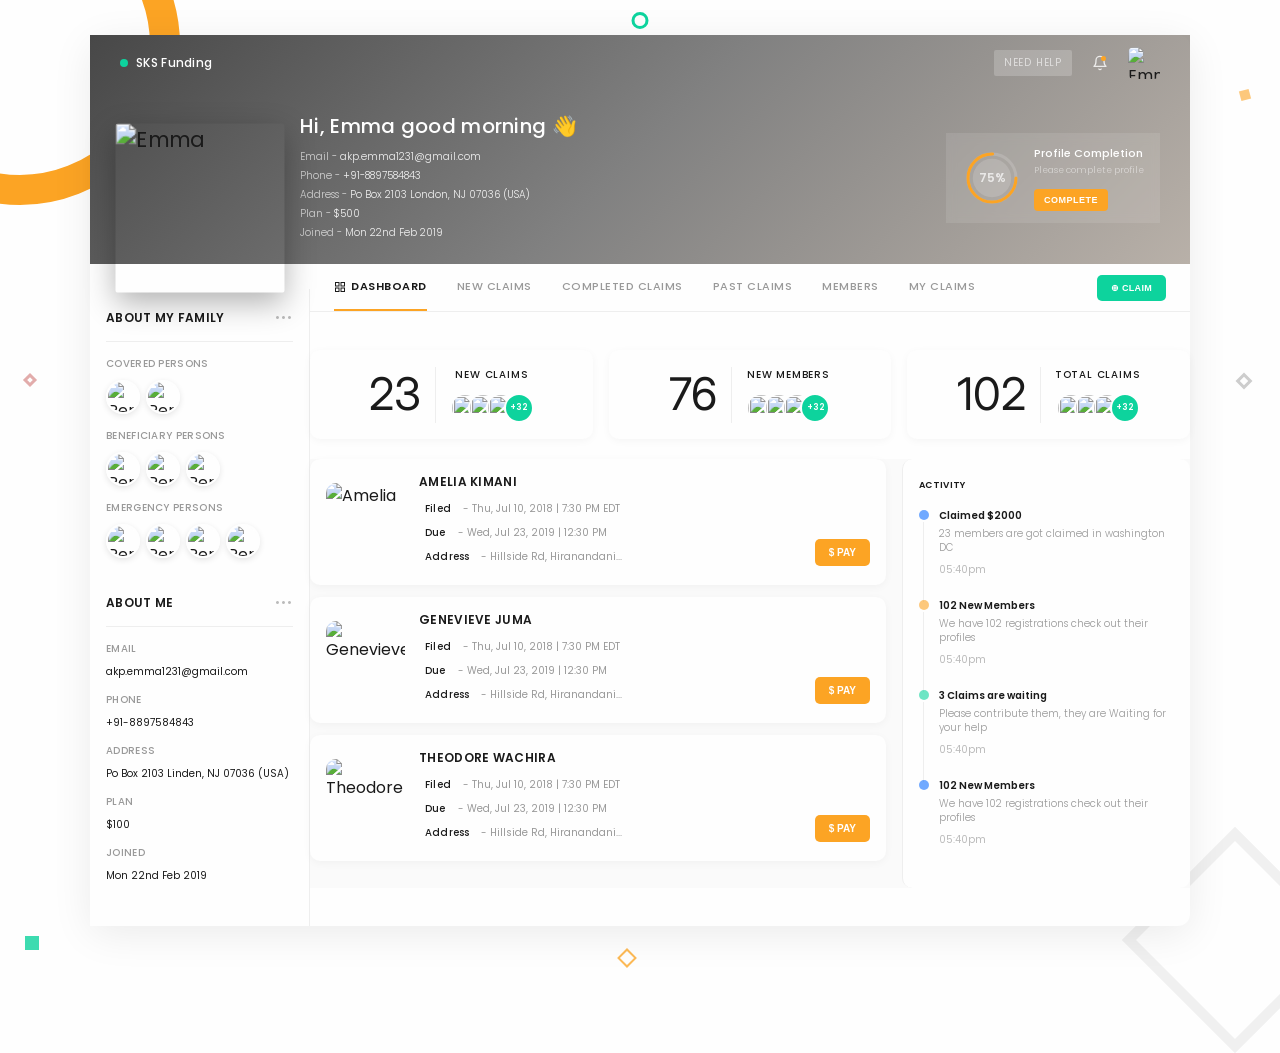
==== commit 17bdb66f: "small change in color" ====
--- a/v2.html
+++ b/v2.html
@@ -147,17 +147,12 @@
               <p class="family-label">COVERED PERSONS</p>
               <div class="avatars-row">
                 <img
+                  src="https://images.unsplash.com/photo-1500648767791-00dcc994a43e?w=50&h=50&fit=crop&crop=face"
+                  alt="Person"
+                  class="small-avatar"
+                />
+                <img
                   src="https://images.unsplash.com/photo-1494790108377-be9c29b29330?w=50&h=50&fit=crop&crop=face"
-                  alt="Person"
-                  class="small-avatar"
-                />
-                <img
-                  src="https://images.unsplash.com/photo-1507003211169-0a1dd7228f2d?w=50&h=50&fit=crop&crop=face"
-                  alt="Person"
-                  class="small-avatar"
-                />
-                <img
-                  src="https://images.unsplash.com/photo-1438761681033-6461ffad8d80?w=50&h=50&fit=crop&crop=face"
                   alt="Person"
                   class="small-avatar"
                 />
@@ -168,7 +163,17 @@
               <p class="family-label">BENEFICIARY PERSONS</p>
               <div class="avatars-row">
                 <img
-                  src="https://images.unsplash.com/photo-1500648767791-00dcc994a43e?w=50&h=50&fit=crop&crop=face"
+                  src="https://images.unsplash.com/photo-1534528741775-53994a69daeb?w=50&h=50&fit=crop&crop=face"
+                  alt="Person"
+                  class="small-avatar"
+                />
+                <img
+                  src="https://images.unsplash.com/photo-1517841905240-472988babdf9?w=50&h=50&fit=crop&crop=face"
+                  alt="Person"
+                  class="small-avatar"
+                />
+                <img
+                  src="https://images.unsplash.com/photo-1539571696357-5a69c17a67c6?w=50&h=50&fit=crop&crop=face"
                   alt="Person"
                   class="small-avatar"
                 />
@@ -177,18 +182,24 @@
             <div class="family-group">
               <p class="family-label">EMERGENCY PERSONS</p>
               <div class="avatars-row">
-                <img
-                  src="https://images.unsplash.com/photo-1534528741775-53994a69daeb?w=50&h=50&fit=crop&crop=face"
-                  alt="Person"
-                  class="small-avatar"
-                />
-                <img
-                  src="https://images.unsplash.com/photo-1517841905240-472988babdf9?w=50&h=50&fit=crop&crop=face"
-                  alt="Person"
-                  class="small-avatar"
-                />
-                <img
-                  src="https://images.unsplash.com/photo-1539571696357-5a69c17a67c6?w=50&h=50&fit=crop&crop=face"
+                
+                <img
+                  src="https://images.unsplash.com/photo-1500648767791-00dcc994a43e?w=50&h=50&fit=crop&crop=face"
+                  alt="Person"
+                  class="small-avatar"
+                />
+                <img
+                  src="https://images.unsplash.com/photo-1494790108377-be9c29b29330?w=50&h=50&fit=crop&crop=face"
+                  alt="Person"
+                  class="small-avatar"
+                />
+                <img
+                  src="https://images.unsplash.com/photo-1507003211169-0a1dd7228f2d?w=50&h=50&fit=crop&crop=face"
+                  alt="Person"
+                  class="small-avatar"
+                />
+                <img
+                  src="https://images.unsplash.com/photo-1438761681033-6461ffad8d80?w=50&h=50&fit=crop&crop=face"
                   alt="Person"
                   class="small-avatar"
                 />
@@ -197,7 +208,11 @@
           </div>
 
           <div class="sidebar-section about-me">
-            <h3>ABOUT ME</h3>
+            <div class="section-header">
+              <h3>ABOUT ME</h3>
+              <span class="more-dots">•••</span>
+            </div>
+            <!-- <h3>ABOUT ME</h3> -->
             <div class="about-item">
               <span class="about-label">EMAIL</span>
               <span class="about-value">akp.emma1231@gmail.com</span>
@@ -423,7 +438,7 @@
               <h3>ACTIVITY</h3>
 
               <div class="activity-item">
-                <div class="activity-dot green"></div>
+                <div class="activity-dot blue"></div>
                 <div class="activity-content">
                   <h4>Claimed $2000</h4>
                   <p>23 members are got claimed in washington DC</p>
@@ -441,7 +456,7 @@
               </div>
 
               <div class="activity-item">
-                <div class="activity-dot orange"></div>
+                <div class="activity-dot green"></div>
                 <div class="activity-content">
                   <h4>3 Claims are waiting</h4>
                   <p>Please contribute them, they are Waiting for your help</p>
@@ -450,7 +465,7 @@
               </div>
 
               <div class="activity-item">
-                <div class="activity-dot yellow"></div>
+                <div class="activity-dot blue"></div>
                 <div class="activity-content">
                   <h4>102 New Members</h4>
                   <p>We have 102 registrations check out their profiles</p>
--- a/v2.css
+++ b/v2.css
@@ -3,7 +3,6 @@
   padding: 0;
   box-sizing: border-box;
 }
-
 :root {
   --primary-yellow: #fca424;
   --primary-green: #0dd39d;
@@ -13,6 +12,7 @@
   --light-gray: #f8f8f8;
   --text-muted: #999;
   --text-light: #bbb;
+  --primary-blue: #0066ff8f;
 }
 
 body {
@@ -109,6 +109,7 @@
   height: 160px;
   width: 160px;
   border: 10px solid var(--gray);
+  opacity: 0.3;
   position: absolute;
   bottom: -85px;
   right: -35px;
@@ -396,6 +397,7 @@
   padding: 0 24px;
   background: var(--white);
   border-bottom: 1px solid #eee;
+  align-self: start;
 }
 
 .tabs {
@@ -519,14 +521,13 @@
 
 .about-me {
   padding-top: 16px;
-  border-top: 1px solid #eee;
 }
 
 .about-me h3 {
   font-size: 12px;
   font-weight: 600;
   letter-spacing: 0.3px;
-  margin-bottom: 12px;
+  /* margin-bottom: 12px; */
 }
 
 .about-item {
@@ -569,6 +570,7 @@
   display: flex;
   align-items: center;
   justify-content: center;
+  /* padding-top: 0;   */
 }
 .new-claims {
   margin-left: 14px;
@@ -591,7 +593,7 @@
 
 .stat-label {
   display: block;
-  font-size: 7px;
+  font-size: 10px;
   letter-spacing: 0.8px;
   /* color: var(--text-muted); */
   margin-bottom: 10px;
@@ -725,6 +727,7 @@
   padding: 20px 16px;
   border-left: 1px solid #eee;
   background: var(--white);
+  border-radius: 10px;
 }
 
 .activity-sidebar h3 {
@@ -767,10 +770,12 @@
 
 .activity-dot.green {
   background: var(--primary-green);
+  opacity: 0.6;
 }
 
 .activity-dot.yellow {
   background: var(--primary-yellow);
+  opacity: 0.6;
 }
 
 .activity-dot.orange {
@@ -797,6 +802,10 @@
 }
 .center-content {
   display: grid;
-  grid-template-columns: 3fr 1fr;
+  grid-template-columns: 2fr 1fr;
   gap: 16px;  
 }
+.activity-dot.blue {
+  background: var(--primary-blue);
+}
+
